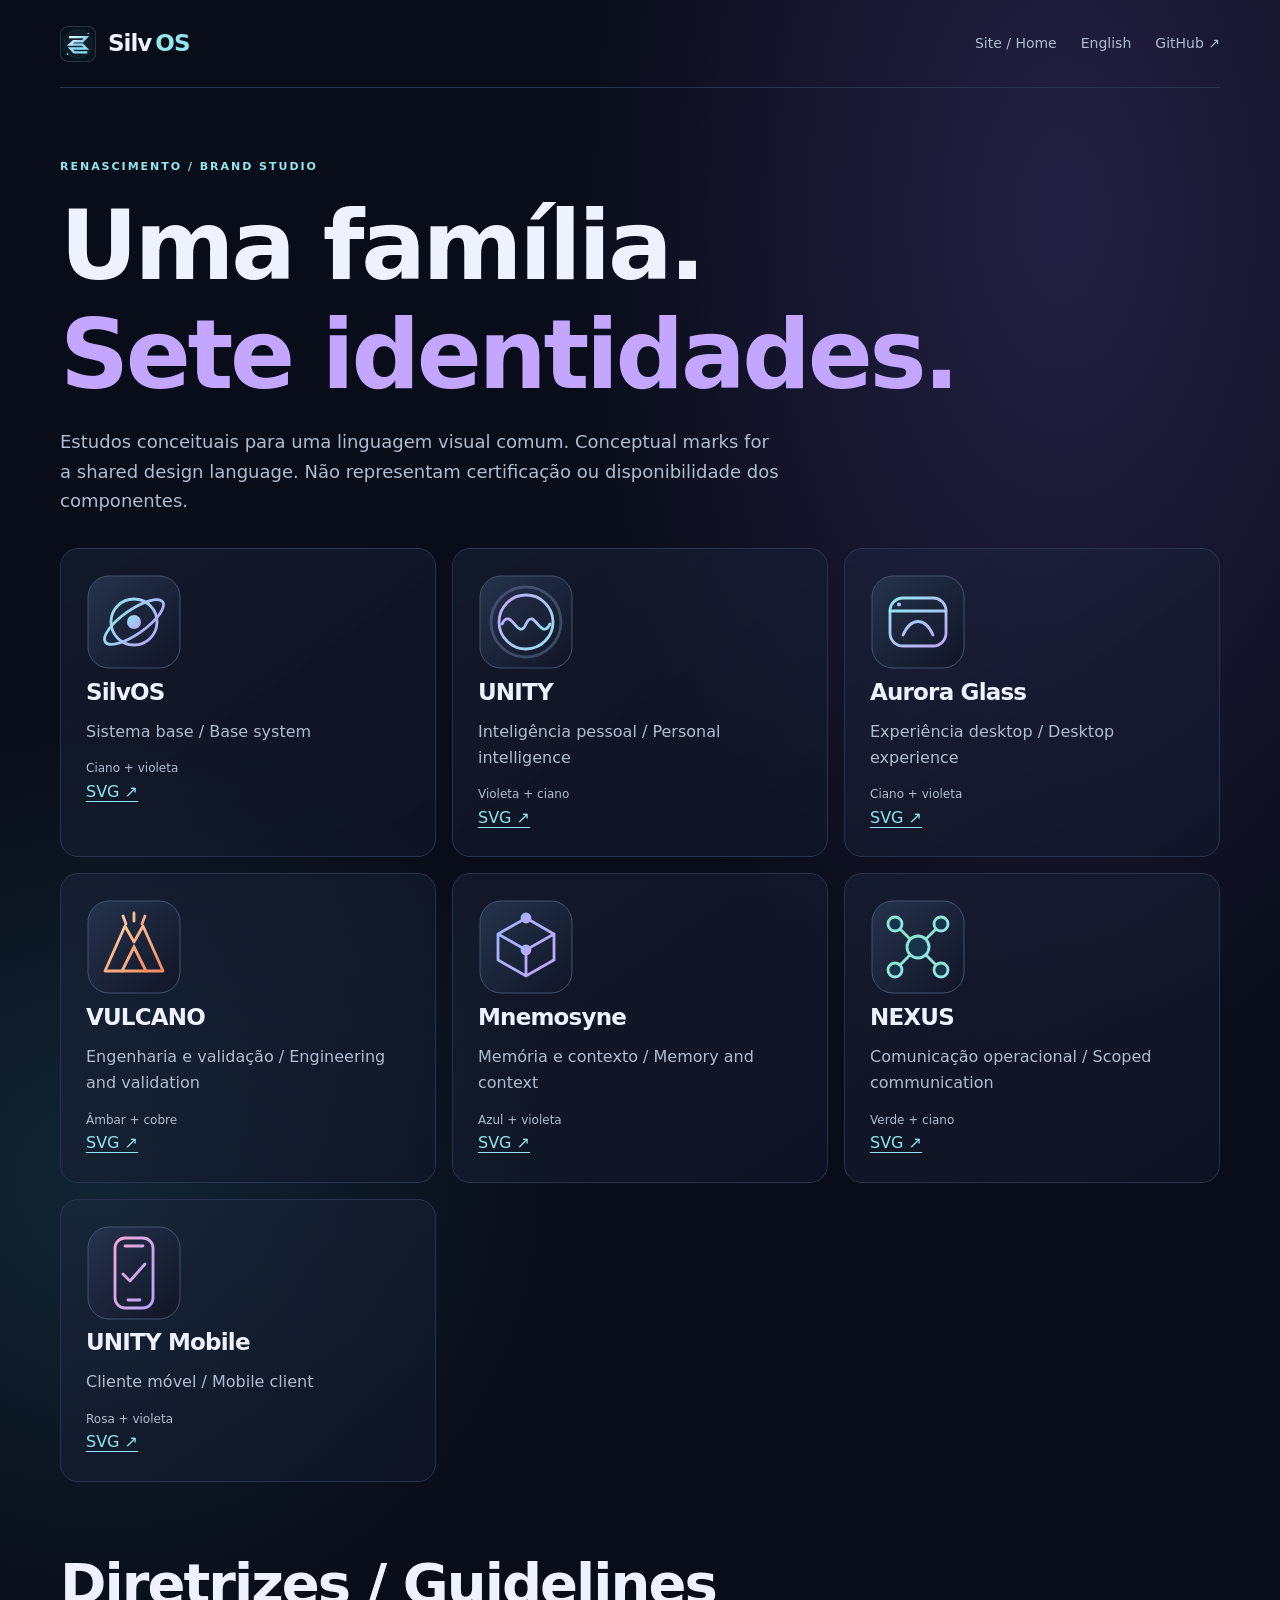
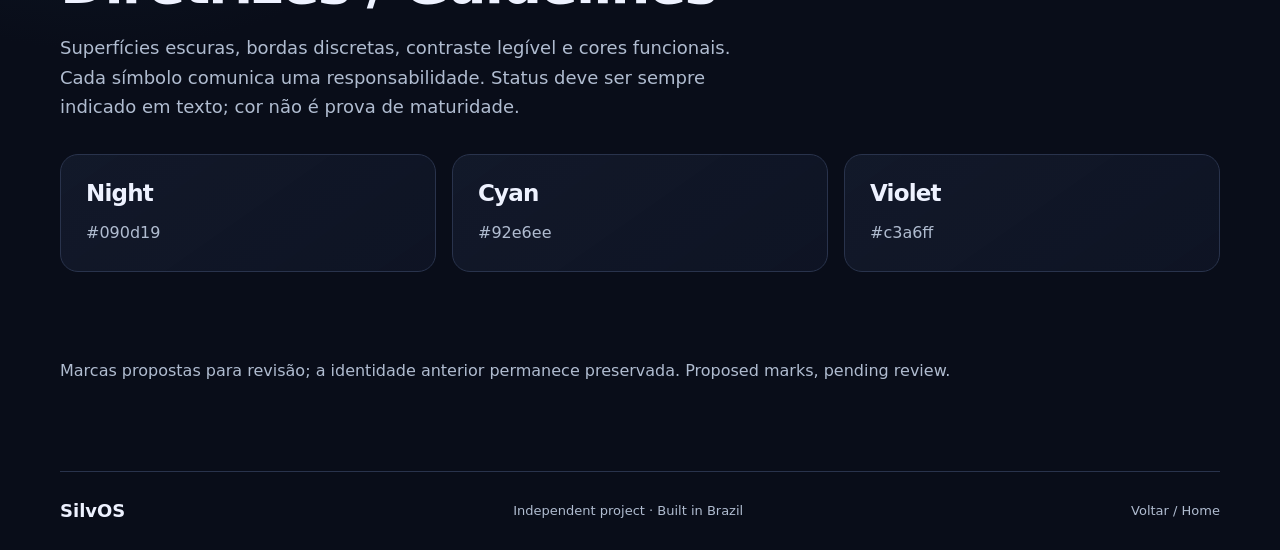
==== brand.html @ 96609f79 "design: add bilingual ecosystem brand studio" ====
<!doctype html><html lang="pt-BR"><head><meta charset="utf-8"><meta name="viewport" content="width=device-width,initial-scale=1"><meta name="color-scheme" content="dark"><meta name="description" content="Estudos de identidade visual do ecossistema SilvOS."><link rel="stylesheet" href="./renascimento.css"><link rel="icon" href="./favicon.svg"><title>SilvOS | Brand studio</title></head><body><a class="skip" href="#conteudo">Pular para conteúdo</a><header class="shell nav"><a class="brand" href="./index.html"><img src="./favicon.svg" width="36" height="36" alt="">Silv<span>OS</span></a><nav aria-label="Navegação"><a href="./index.html">Site / Home</a><a href="./en.html" lang="en">English</a><a href="https://github.com/silviodarko">GitHub ↗</a></nav></header><main class="shell section" id="conteudo"><p class="eyebrow">RENASCIMENTO / BRAND STUDIO</p><h1>Uma família.<br><span>Sete identidades.</span></h1><p class="intro">Estudos conceituais para uma linguagem visual comum. Conceptual marks for a shared design language. Não representam certificação ou disponibilidade dos componentes.</p><div class="grid three"><article class="brand-card"><img src="./brand/silvos.svg" alt="" width="96" height="96"><h3>SilvOS</h3><p>Sistema base / Base system</p><p class="small">Ciano + violeta</p><a class="textlink" href="./brand/silvos.svg">SVG ↗</a></article><article class="brand-card"><img src="./brand/unity.svg" alt="" width="96" height="96"><h3>UNITY</h3><p>Inteligência pessoal / Personal intelligence</p><p class="small">Violeta + ciano</p><a class="textlink" href="./brand/unity.svg">SVG ↗</a></article><article class="brand-card"><img src="./brand/aurora.svg" alt="" width="96" height="96"><h3>Aurora Glass</h3><p>Experiência desktop / Desktop experience</p><p class="small">Ciano + violeta</p><a class="textlink" href="./brand/aurora.svg">SVG ↗</a></article><article class="brand-card"><img src="./brand/vulcano.svg" alt="" width="96" height="96"><h3>VULCANO</h3><p>Engenharia e validação / Engineering and validation</p><p class="small">Âmbar + cobre</p><a class="textlink" href="./brand/vulcano.svg">SVG ↗</a></article><article class="brand-card"><img src="./brand/mnemosyne.svg" alt="" width="96" height="96"><h3>Mnemosyne</h3><p>Memória e contexto / Memory and context</p><p class="small">Azul + violeta</p><a class="textlink" href="./brand/mnemosyne.svg">SVG ↗</a></article><article class="brand-card"><img src="./brand/nexus.svg" alt="" width="96" height="96"><h3>NEXUS</h3><p>Comunicação operacional / Scoped communication</p><p class="small">Verde + ciano</p><a class="textlink" href="./brand/nexus.svg">SVG ↗</a></article><article class="brand-card"><img src="./brand/mobile.svg" alt="" width="96" height="96"><h3>UNITY Mobile</h3><p>Cliente móvel / Mobile client</p><p class="small">Rosa + violeta</p><a class="textlink" href="./brand/mobile.svg">SVG ↗</a></article></div><section class="section"><h2>Diretrizes / Guidelines</h2><p class="intro">Superfícies escuras, bordas discretas, contraste legível e cores funcionais. Cada símbolo comunica uma responsabilidade. Status deve ser sempre indicado em texto; cor não é prova de maturidade.</p><div class="grid three"><article><div class="swatch" style="background:#090d19"></div><h3>Night</h3><p>#090d19</p></article><article><div class="swatch" style="background:#92e6ee"></div><h3>Cyan</h3><p>#92e6ee</p></article><article><div class="swatch" style="background:#c3a6ff"></div><h3>Violet</h3><p>#c3a6ff</p></article></div></section><p class="muted">Marcas propostas para revisão; a identidade anterior permanece preservada. Proposed marks, pending review.</p></main><footer class="shell footer"><strong>SilvOS</strong><span>Independent project · Built in Brazil</span><a href="./index.html">Voltar / Home</a></footer></body></html>
---- renascimento.css ----
:root{color-scheme:dark;--bg:#090d19;--ink:#eef2ff;--muted:#b0bcd0;--line:#29334c;--cyan:#92e6ee;--violet:#c3a6ff;--max:1160px}*{box-sizing:border-box}html{scroll-behavior:smooth;scroll-padding-top:24px}body{margin:0;background:radial-gradient(ellipse at 83% 10%,#242044 0,transparent 33%),radial-gradient(ellipse at 8% 55%,#122534 0,transparent 28%),var(--bg);color:var(--ink);font:16px/1.65 system-ui,-apple-system,BlinkMacSystemFont,"Segoe UI",sans-serif}a{color:inherit;text-decoration:none}a:focus-visible{outline:3px solid var(--cyan);outline-offset:5px}a:hover{color:var(--cyan)}.shell{width:min(var(--max),calc(100% - 48px));margin-inline:auto}.skip{position:absolute;left:12px;top:-100px;background:var(--ink);color:var(--bg);padding:12px;z-index:10}.skip:focus{top:12px}.nav{display:flex;align-items:center;justify-content:space-between;gap:16px;min-height:88px;border-bottom:1px solid var(--line)}.brand{display:flex;align-items:center;gap:4px;font-size:23px;font-weight:750;letter-spacing:-1px}.brand img{margin-right:8px}.brand span{color:var(--cyan)}nav{display:flex;gap:24px;flex-wrap:wrap;font-size:14px;color:var(--muted)}.hero{min-height:620px;display:grid;grid-template-columns:1.1fr 1fr;align-items:center;gap:36px;padding-block:80px}.eyebrow{font-size:11px;font-weight:700;letter-spacing:.18em;color:var(--cyan);margin:0 0 16px}.dot{display:inline-block;width:8px;height:8px;background:var(--cyan);border-radius:50%;margin-right:8px;box-shadow:0 0 12px #92e6ee80}h1,h2,h3,p{overflow-wrap:break-word}h1,h2,h3{line-height:1.13;letter-spacing:-.035em;margin:0}h1{font-size:clamp(50px,7.5vw,100px);font-weight:760}h1 span{color:var(--violet)}h2{font-size:clamp(32px,4.6vw,56px)}h3{font-size:23px}.lead{font-size:clamp(18px,2.4vw,25px);max-width:540px}.muted,.intro,article p,.closing p,.small,.footer{color:var(--muted)}.small{font-size:12px}.actions{display:flex;gap:12px;flex-wrap:wrap;margin:28px 0 14px}.primary,.secondary{display:inline-block;padding:13px 19px;border-radius:10px;font-weight:650;font-size:14px;border:1px solid #485575}.primary{background:#b9a5ff;color:#121326;border-color:#b9a5ff}.primary:hover{background:#d6c8ff;color:#121326}.secondary{background:#202840}.hero-art{min-height:430px;position:relative;display:grid;place-items:center;border:1px solid #5b5e903f;border-radius:28px;overflow:hidden;background:radial-gradient(circle at 50% 45%,#38356b 0,transparent 54%),linear-gradient(145deg,#202a4666,#101426);box-shadow:0 30px 80px #0005}.orb{position:relative;width:min(68%,290px);aspect-ratio:1;border-radius:50%;background:radial-gradient(circle at 30% 25%,#e2fdff 0,#88e8f0 8%,#7476dd 27%,#a68bfa 45%,#333d86 70%,#12192f 93%);box-shadow:inset -24px -20px 60px #05071980,0 0 70px #9f89f45c;isolation:isolate}.orbit{position:absolute;inset:38% -13%;border:2px solid #c3d7ffb0;border-radius:50%;transform:rotate(-35deg);box-shadow:0 0 16px #a9baff55}.o2{transform:rotate(35deg);border-color:#8de9f0aa}.o3{transform:rotate(90deg);opacity:.5}.core{position:absolute;inset:19%;border:1px solid #e4f5ff66;border-radius:50%;box-shadow:inset 0 0 30px #ccefff22}.art-label{position:absolute;left:20px;right:20px;bottom:18px;display:flex;align-items:center;gap:6px;color:#dce5fa;font-size:11px;letter-spacing:.08em}.art-label span:last-child{margin-left:auto;color:#b0bcd0}.strip{display:grid;grid-template-columns:repeat(3,1fr);border-block:1px solid var(--line);padding-block:22px;gap:20px}.strip strong,.strip span{display:block}.strip strong{font-size:21px}.strip span{font-size:13px;color:var(--muted)}.section{padding-block:70px}.intro{max-width:720px;font-size:18px;margin:18px 0 32px}.grid{display:grid;gap:16px}.three{grid-template-columns:repeat(3,1fr)}.two{grid-template-columns:repeat(2,1fr)}article,.closing{border:1px solid var(--line);border-radius:18px;padding:25px;background:linear-gradient(145deg,#202a4266,#11182b99)}article p{margin:14px 0 0}.number,.phase,.tag{font-size:11px;font-weight:700;letter-spacing:.12em;color:var(--cyan)}.number{display:block;margin-bottom:25px}.tag{margin:0 0 15px!important;color:var(--cyan)!important}.feature{padding:30px;min-height:260px;display:flex;flex-direction:column}.feature h3{font-size:clamp(28px,4vw,43px)}.aurora{background:radial-gradient(ellipse at 90% 0,#6d4db350,transparent 65%),#17192d}.vulcano{background:radial-gradient(ellipse at 90% 0,#9d5d3e40,transparent 65%),#1c1b2b}.vulcano .tag{color:#ffd0a3!important}.feature-bottom{display:flex;justify-content:space-between;gap:10px;margin-top:auto;padding-top:25px;font-size:12px;color:var(--muted)}.timeline{display:grid;grid-template-columns:repeat(2,1fr);gap:14px;margin:30px 0}.timeline h3{margin-top:10px}.textlink{color:var(--cyan);text-decoration:underline;text-underline-offset:4px}.closing{padding:clamp(26px,6vw,72px);background:linear-gradient(130deg,#1d3850,#24203e)}.closing p:not(.eyebrow){max-width:690px}.footer{display:flex;align-items:center;justify-content:space-between;gap:16px;border-top:1px solid var(--line);padding-block:24px;font-size:13px}.footer strong{font-size:18px;color:var(--ink)}@media(max-width:760px){.shell{width:calc(100% - 32px)}.nav{align-items:flex-start;flex-direction:column;padding-block:18px}nav{gap:12px 20px}.hero{grid-template-columns:1fr;padding-block:54px;min-height:0}.hero-art{min-height:340px}.three,.two,.timeline{grid-template-columns:1fr}.strip{gap:10px}.strip strong{font-size:16px}.strip span{font-size:12px}.section{padding-block:45px}.footer{align-items:flex-start;flex-direction:column}}@media(max-width:360px){.strip{grid-template-columns:1fr}.art-label{font-size:9px}.hero-art{min-height:270px}}@media(prefers-reduced-motion:reduce){html{scroll-behavior:auto}}
.architecture{border:1px solid var(--line);border-radius:20px;padding:clamp(16px,4vw,35px);background:linear-gradient(140deg,#18253b,#201c38);text-align:center}.node{border:1px solid #50617e;border-radius:12px;padding:16px;background:#17243a;font-weight:700;color:var(--ink);min-width:0}.node small{display:block;font-weight:400;color:var(--muted);font-size:13px}.architecture>.node{max-width:520px;margin-inline:auto}.brain{border-color:#a18ce7;background:#342b59;color:#e3d8ff}.connector{height:22px;width:2px;margin:auto;background:#7484a2}.matrix{margin-top:24px;border:1px solid var(--line);border-radius:18px;padding:24px;overflow:auto}.matrix table{border-collapse:collapse;width:100%;margin-top:16px;text-align:left}.matrix th,.matrix td{padding:12px 8px;border-bottom:1px solid var(--line);font-size:14px}.matrix td{color:var(--muted)}.matrix thead th{color:var(--cyan)}#jarvis{display:block;scroll-margin-top:24px}@media(max-width:760px){.architecture .grid{gap:8px}.matrix{padding:16px}.matrix th,.matrix td{padding:8px 4px}}
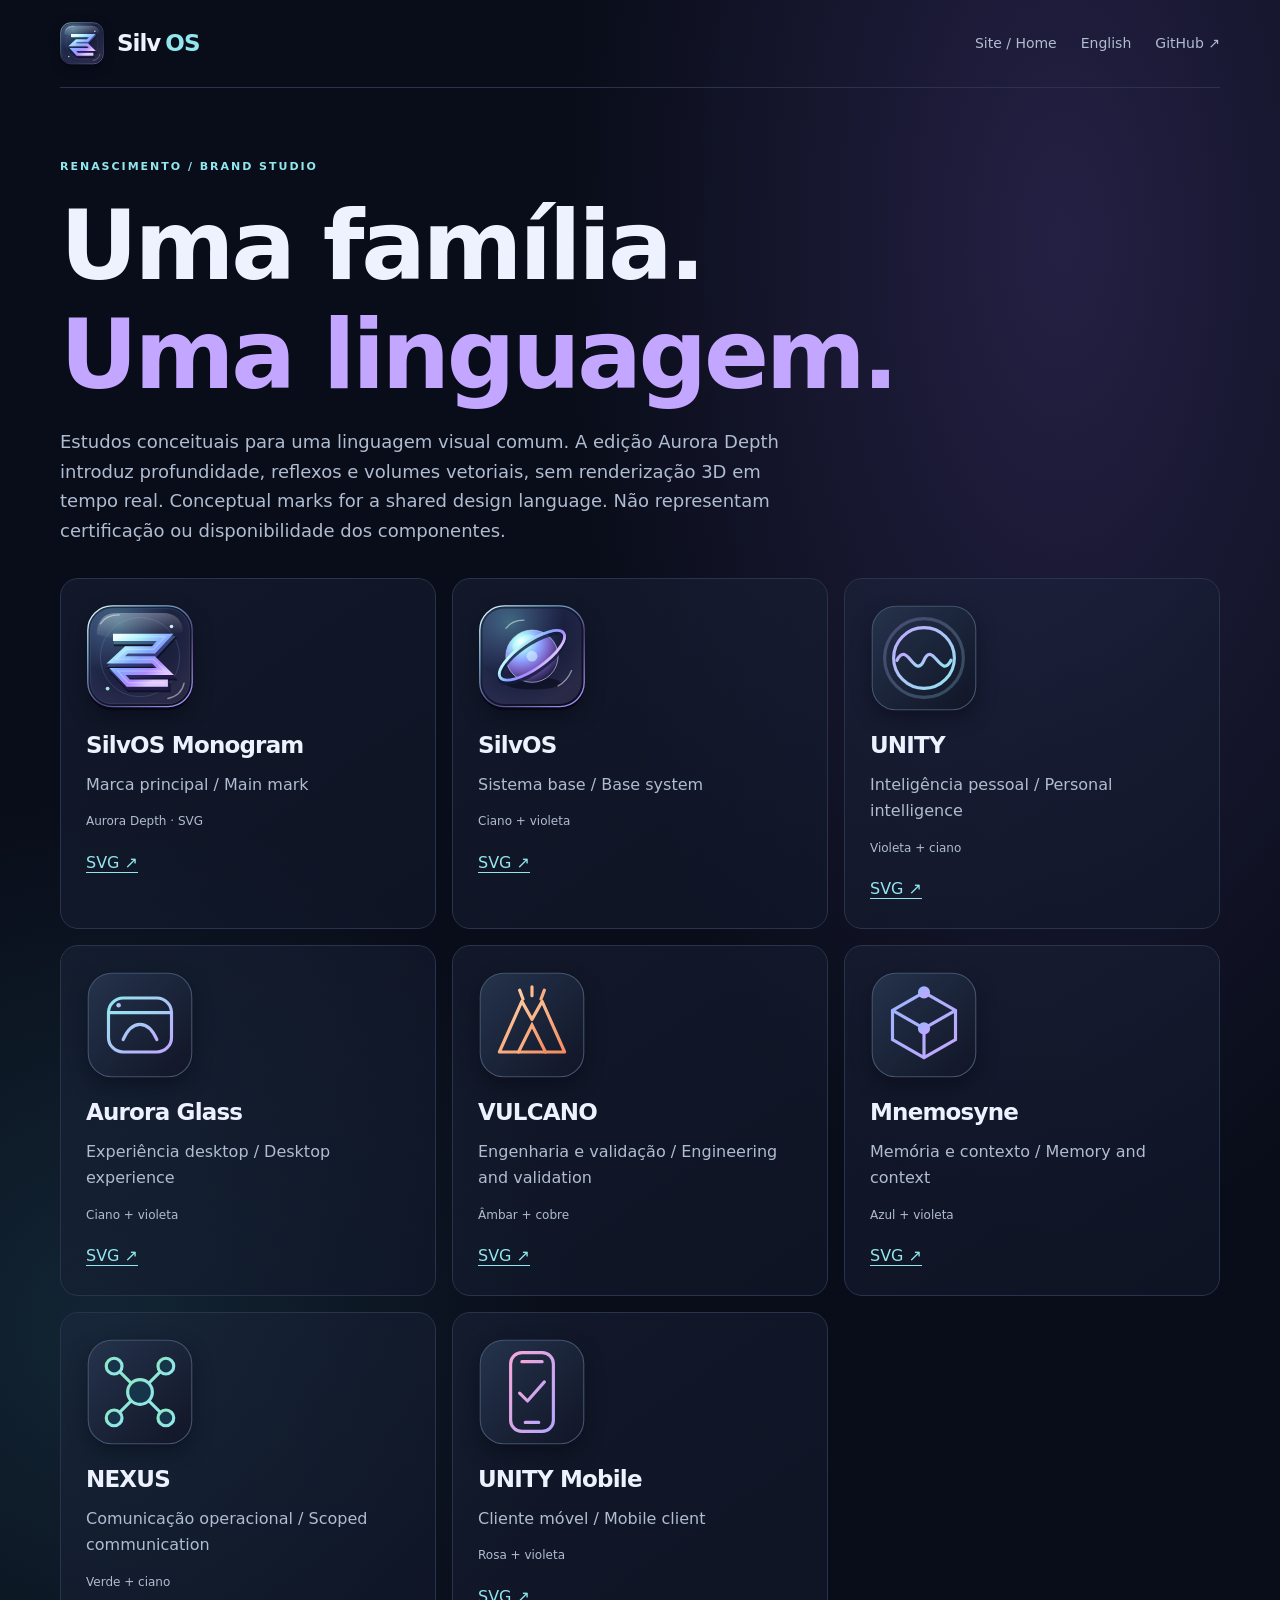
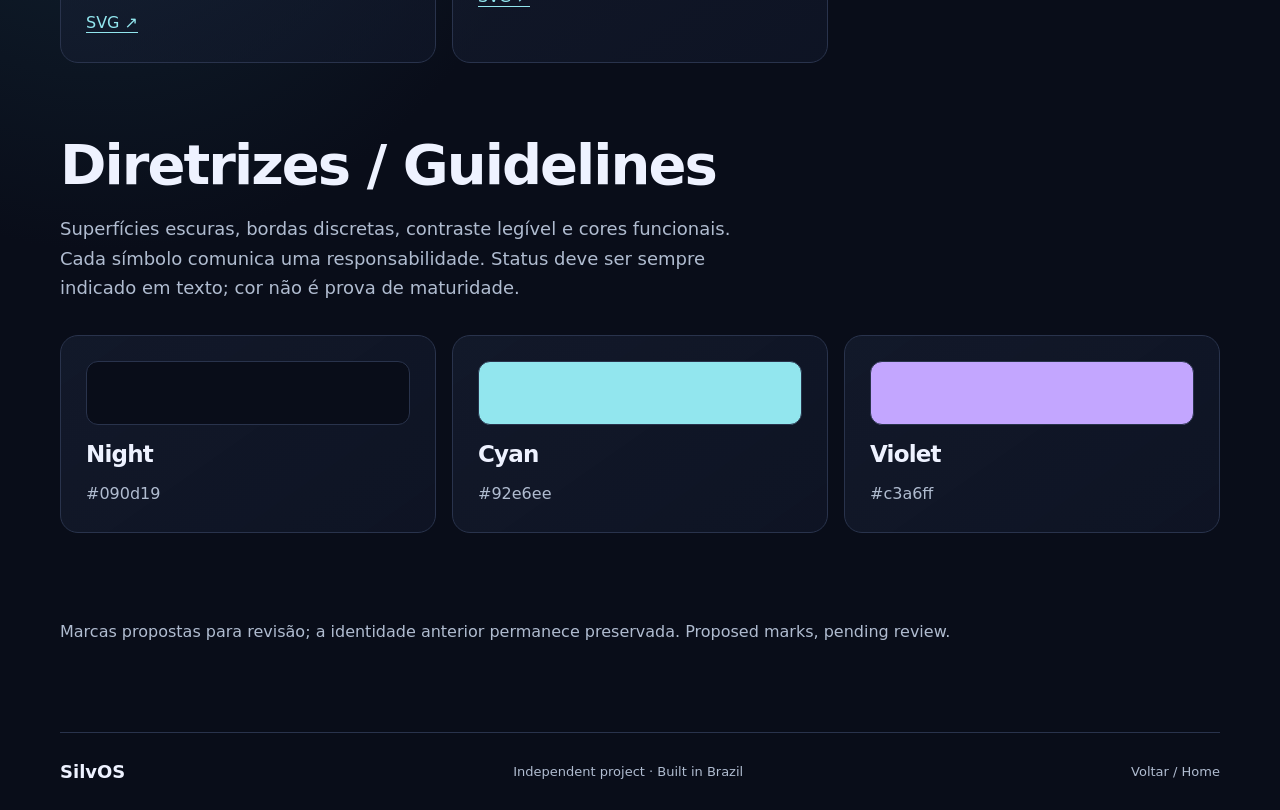
==== commit 555a14a8: "docs: showcase dimensional monogram and orbital companion" ====
--- a/brand.html
+++ b/brand.html
@@ -1 +1 @@
-<!doctype html><html lang="pt-BR"><head><meta charset="utf-8"><meta name="viewport" content="width=device-width,initial-scale=1"><meta name="color-scheme" content="dark"><meta name="description" content="Estudos de identidade visual do ecossistema SilvOS."><link rel="stylesheet" href="./renascimento.css"><link rel="icon" href="./favicon.svg"><title>SilvOS | Brand studio</title></head><body><a class="skip" href="#conteudo">Pular para conteúdo</a><header class="shell nav"><a class="brand" href="./index.html"><img src="./favicon.svg" width="36" height="36" alt="">Silv<span>OS</span></a><nav aria-label="Navegação"><a href="./index.html">Site / Home</a><a href="./en.html" lang="en">English</a><a href="https://github.com/silviodarko">GitHub ↗</a></nav></header><main class="shell section" id="conteudo"><p class="eyebrow">RENASCIMENTO / BRAND STUDIO</p><h1>Uma família.<br><span>Sete identidades.</span></h1><p class="intro">Estudos conceituais para uma linguagem visual comum. Conceptual marks for a shared design language. Não representam certificação ou disponibilidade dos componentes.</p><div class="grid three"><article class="brand-card"><img src="./brand/silvos.svg" alt="" width="96" height="96"><h3>SilvOS</h3><p>Sistema base / Base system</p><p class="small">Ciano + violeta</p><a class="textlink" href="./brand/silvos.svg">SVG ↗</a></article><article class="brand-card"><img src="./brand/unity.svg" alt="" width="96" height="96"><h3>UNITY</h3><p>Inteligência pessoal / Personal intelligence</p><p class="small">Violeta + ciano</p><a class="textlink" href="./brand/unity.svg">SVG ↗</a></article><article class="brand-card"><img src="./brand/aurora.svg" alt="" width="96" height="96"><h3>Aurora Glass</h3><p>Experiência desktop / Desktop experience</p><p class="small">Ciano + violeta</p><a class="textlink" href="./brand/aurora.svg">SVG ↗</a></article><article class="brand-card"><img src="./brand/vulcano.svg" alt="" width="96" height="96"><h3>VULCANO</h3><p>Engenharia e validação / Engineering and validation</p><p class="small">Âmbar + cobre</p><a class="textlink" href="./brand/vulcano.svg">SVG ↗</a></article><article class="brand-card"><img src="./brand/mnemosyne.svg" alt="" width="96" height="96"><h3>Mnemosyne</h3><p>Memória e contexto / Memory and context</p><p class="small">Azul + violeta</p><a class="textlink" href="./brand/mnemosyne.svg">SVG ↗</a></article><article class="brand-card"><img src="./brand/nexus.svg" alt="" width="96" height="96"><h3>NEXUS</h3><p>Comunicação operacional / Scoped communication</p><p class="small">Verde + ciano</p><a class="textlink" href="./brand/nexus.svg">SVG ↗</a></article><article class="brand-card"><img src="./brand/mobile.svg" alt="" width="96" height="96"><h3>UNITY Mobile</h3><p>Cliente móvel / Mobile client</p><p class="small">Rosa + violeta</p><a class="textlink" href="./brand/mobile.svg">SVG ↗</a></article></div><section class="section"><h2>Diretrizes / Guidelines</h2><p class="intro">Superfícies escuras, bordas discretas, contraste legível e cores funcionais. Cada símbolo comunica uma responsabilidade. Status deve ser sempre indicado em texto; cor não é prova de maturidade.</p><div class="grid three"><article><div class="swatch" style="background:#090d19"></div><h3>Night</h3><p>#090d19</p></article><article><div class="swatch" style="background:#92e6ee"></div><h3>Cyan</h3><p>#92e6ee</p></article><article><div class="swatch" style="background:#c3a6ff"></div><h3>Violet</h3><p>#c3a6ff</p></article></div></section><p class="muted">Marcas propostas para revisão; a identidade anterior permanece preservada. Proposed marks, pending review.</p></main><footer class="shell footer"><strong>SilvOS</strong><span>Independent project · Built in Brazil</span><a href="./index.html">Voltar / Home</a></footer></body></html>+<!doctype html><html lang="pt-BR"><head><meta charset="utf-8"><meta name="viewport" content="width=device-width,initial-scale=1"><meta name="color-scheme" content="dark"><meta name="description" content="Estudos de identidade visual do ecossistema SilvOS."><link rel="stylesheet" href="./renascimento.css"><link rel="icon" href="./favicon.svg"><title>SilvOS | Brand studio</title></head><body><a class="skip" href="#conteudo">Pular para conteúdo</a><header class="shell nav"><a class="brand" href="./index.html"><img src="./favicon.svg" width="36" height="36" alt="">Silv<span>OS</span></a><nav aria-label="Navegação"><a href="./index.html">Site / Home</a><a href="./en.html" lang="en">English</a><a href="https://github.com/silviodarko">GitHub ↗</a></nav></header><main class="shell section" id="conteudo"><p class="eyebrow">RENASCIMENTO / BRAND STUDIO</p><h1>Uma família.<br><span>Uma linguagem.</span></h1><p class="intro">Estudos conceituais para uma linguagem visual comum. A edição Aurora Depth introduz profundidade, reflexos e volumes vetoriais, sem renderização 3D em tempo real. Conceptual marks for a shared design language. Não representam certificação ou disponibilidade dos componentes.</p><div class="grid three"><article class="brand-card"><img src="./favicon.svg" alt="" width="96" height="96"><h3>SilvOS Monogram</h3><p>Marca principal / Main mark</p><p class="small">Aurora Depth · SVG</p><a class="textlink" href="./favicon.svg">SVG ↗</a></article><article class="brand-card"><img src="./brand/silvos.svg" alt="" width="96" height="96"><h3>SilvOS</h3><p>Sistema base / Base system</p><p class="small">Ciano + violeta</p><a class="textlink" href="./brand/silvos.svg">SVG ↗</a></article><article class="brand-card"><img src="./brand/unity.svg" alt="" width="96" height="96"><h3>UNITY</h3><p>Inteligência pessoal / Personal intelligence</p><p class="small">Violeta + ciano</p><a class="textlink" href="./brand/unity.svg">SVG ↗</a></article><article class="brand-card"><img src="./brand/aurora.svg" alt="" width="96" height="96"><h3>Aurora Glass</h3><p>Experiência desktop / Desktop experience</p><p class="small">Ciano + violeta</p><a class="textlink" href="./brand/aurora.svg">SVG ↗</a></article><article class="brand-card"><img src="./brand/vulcano.svg" alt="" width="96" height="96"><h3>VULCANO</h3><p>Engenharia e validação / Engineering and validation</p><p class="small">Âmbar + cobre</p><a class="textlink" href="./brand/vulcano.svg">SVG ↗</a></article><article class="brand-card"><img src="./brand/mnemosyne.svg" alt="" width="96" height="96"><h3>Mnemosyne</h3><p>Memória e contexto / Memory and context</p><p class="small">Azul + violeta</p><a class="textlink" href="./brand/mnemosyne.svg">SVG ↗</a></article><article class="brand-card"><img src="./brand/nexus.svg" alt="" width="96" height="96"><h3>NEXUS</h3><p>Comunicação operacional / Scoped communication</p><p class="small">Verde + ciano</p><a class="textlink" href="./brand/nexus.svg">SVG ↗</a></article><article class="brand-card"><img src="./brand/mobile.svg" alt="" width="96" height="96"><h3>UNITY Mobile</h3><p>Cliente móvel / Mobile client</p><p class="small">Rosa + violeta</p><a class="textlink" href="./brand/mobile.svg">SVG ↗</a></article></div><section class="section"><h2>Diretrizes / Guidelines</h2><p class="intro">Superfícies escuras, bordas discretas, contraste legível e cores funcionais. Cada símbolo comunica uma responsabilidade. Status deve ser sempre indicado em texto; cor não é prova de maturidade.</p><div class="grid three"><article><div class="swatch" style="background:#090d19"></div><h3>Night</h3><p>#090d19</p></article><article><div class="swatch" style="background:#92e6ee"></div><h3>Cyan</h3><p>#92e6ee</p></article><article><div class="swatch" style="background:#c3a6ff"></div><h3>Violet</h3><p>#c3a6ff</p></article></div></section><p class="muted">Marcas propostas para revisão; a identidade anterior permanece preservada. Proposed marks, pending review.</p></main><footer class="shell footer"><strong>SilvOS</strong><span>Independent project · Built in Brazil</span><a href="./index.html">Voltar / Home</a></footer></body></html>
--- a/renascimento.css
+++ b/renascimento.css
@@ -1,2 +1,9 @@
 :root{color-scheme:dark;--bg:#090d19;--ink:#eef2ff;--muted:#b0bcd0;--line:#29334c;--cyan:#92e6ee;--violet:#c3a6ff;--max:1160px}*{box-sizing:border-box}html{scroll-behavior:smooth;scroll-padding-top:24px}body{margin:0;background:radial-gradient(ellipse at 83% 10%,#242044 0,transparent 33%),radial-gradient(ellipse at 8% 55%,#122534 0,transparent 28%),var(--bg);color:var(--ink);font:16px/1.65 system-ui,-apple-system,BlinkMacSystemFont,"Segoe UI",sans-serif}a{color:inherit;text-decoration:none}a:focus-visible{outline:3px solid var(--cyan);outline-offset:5px}a:hover{color:var(--cyan)}.shell{width:min(var(--max),calc(100% - 48px));margin-inline:auto}.skip{position:absolute;left:12px;top:-100px;background:var(--ink);color:var(--bg);padding:12px;z-index:10}.skip:focus{top:12px}.nav{display:flex;align-items:center;justify-content:space-between;gap:16px;min-height:88px;border-bottom:1px solid var(--line)}.brand{display:flex;align-items:center;gap:4px;font-size:23px;font-weight:750;letter-spacing:-1px}.brand img{margin-right:8px}.brand span{color:var(--cyan)}nav{display:flex;gap:24px;flex-wrap:wrap;font-size:14px;color:var(--muted)}.hero{min-height:620px;display:grid;grid-template-columns:1.1fr 1fr;align-items:center;gap:36px;padding-block:80px}.eyebrow{font-size:11px;font-weight:700;letter-spacing:.18em;color:var(--cyan);margin:0 0 16px}.dot{display:inline-block;width:8px;height:8px;background:var(--cyan);border-radius:50%;margin-right:8px;box-shadow:0 0 12px #92e6ee80}h1,h2,h3,p{overflow-wrap:break-word}h1,h2,h3{line-height:1.13;letter-spacing:-.035em;margin:0}h1{font-size:clamp(50px,7.5vw,100px);font-weight:760}h1 span{color:var(--violet)}h2{font-size:clamp(32px,4.6vw,56px)}h3{font-size:23px}.lead{font-size:clamp(18px,2.4vw,25px);max-width:540px}.muted,.intro,article p,.closing p,.small,.footer{color:var(--muted)}.small{font-size:12px}.actions{display:flex;gap:12px;flex-wrap:wrap;margin:28px 0 14px}.primary,.secondary{display:inline-block;padding:13px 19px;border-radius:10px;font-weight:650;font-size:14px;border:1px solid #485575}.primary{background:#b9a5ff;color:#121326;border-color:#b9a5ff}.primary:hover{background:#d6c8ff;color:#121326}.secondary{background:#202840}.hero-art{min-height:430px;position:relative;display:grid;place-items:center;border:1px solid #5b5e903f;border-radius:28px;overflow:hidden;background:radial-gradient(circle at 50% 45%,#38356b 0,transparent 54%),linear-gradient(145deg,#202a4666,#101426);box-shadow:0 30px 80px #0005}.orb{position:relative;width:min(68%,290px);aspect-ratio:1;border-radius:50%;background:radial-gradient(circle at 30% 25%,#e2fdff 0,#88e8f0 8%,#7476dd 27%,#a68bfa 45%,#333d86 70%,#12192f 93%);box-shadow:inset -24px -20px 60px #05071980,0 0 70px #9f89f45c;isolation:isolate}.orbit{position:absolute;inset:38% -13%;border:2px solid #c3d7ffb0;border-radius:50%;transform:rotate(-35deg);box-shadow:0 0 16px #a9baff55}.o2{transform:rotate(35deg);border-color:#8de9f0aa}.o3{transform:rotate(90deg);opacity:.5}.core{position:absolute;inset:19%;border:1px solid #e4f5ff66;border-radius:50%;box-shadow:inset 0 0 30px #ccefff22}.art-label{position:absolute;left:20px;right:20px;bottom:18px;display:flex;align-items:center;gap:6px;color:#dce5fa;font-size:11px;letter-spacing:.08em}.art-label span:last-child{margin-left:auto;color:#b0bcd0}.strip{display:grid;grid-template-columns:repeat(3,1fr);border-block:1px solid var(--line);padding-block:22px;gap:20px}.strip strong,.strip span{display:block}.strip strong{font-size:21px}.strip span{font-size:13px;color:var(--muted)}.section{padding-block:70px}.intro{max-width:720px;font-size:18px;margin:18px 0 32px}.grid{display:grid;gap:16px}.three{grid-template-columns:repeat(3,1fr)}.two{grid-template-columns:repeat(2,1fr)}article,.closing{border:1px solid var(--line);border-radius:18px;padding:25px;background:linear-gradient(145deg,#202a4266,#11182b99)}article p{margin:14px 0 0}.number,.phase,.tag{font-size:11px;font-weight:700;letter-spacing:.12em;color:var(--cyan)}.number{display:block;margin-bottom:25px}.tag{margin:0 0 15px!important;color:var(--cyan)!important}.feature{padding:30px;min-height:260px;display:flex;flex-direction:column}.feature h3{font-size:clamp(28px,4vw,43px)}.aurora{background:radial-gradient(ellipse at 90% 0,#6d4db350,transparent 65%),#17192d}.vulcano{background:radial-gradient(ellipse at 90% 0,#9d5d3e40,transparent 65%),#1c1b2b}.vulcano .tag{color:#ffd0a3!important}.feature-bottom{display:flex;justify-content:space-between;gap:10px;margin-top:auto;padding-top:25px;font-size:12px;color:var(--muted)}.timeline{display:grid;grid-template-columns:repeat(2,1fr);gap:14px;margin:30px 0}.timeline h3{margin-top:10px}.textlink{color:var(--cyan);text-decoration:underline;text-underline-offset:4px}.closing{padding:clamp(26px,6vw,72px);background:linear-gradient(130deg,#1d3850,#24203e)}.closing p:not(.eyebrow){max-width:690px}.footer{display:flex;align-items:center;justify-content:space-between;gap:16px;border-top:1px solid var(--line);padding-block:24px;font-size:13px}.footer strong{font-size:18px;color:var(--ink)}@media(max-width:760px){.shell{width:calc(100% - 32px)}.nav{align-items:flex-start;flex-direction:column;padding-block:18px}nav{gap:12px 20px}.hero{grid-template-columns:1fr;padding-block:54px;min-height:0}.hero-art{min-height:340px}.three,.two,.timeline{grid-template-columns:1fr}.strip{gap:10px}.strip strong{font-size:16px}.strip span{font-size:12px}.section{padding-block:45px}.footer{align-items:flex-start;flex-direction:column}}@media(max-width:360px){.strip{grid-template-columns:1fr}.art-label{font-size:9px}.hero-art{min-height:270px}}@media(prefers-reduced-motion:reduce){html{scroll-behavior:auto}}
 .architecture{border:1px solid var(--line);border-radius:20px;padding:clamp(16px,4vw,35px);background:linear-gradient(140deg,#18253b,#201c38);text-align:center}.node{border:1px solid #50617e;border-radius:12px;padding:16px;background:#17243a;font-weight:700;color:var(--ink);min-width:0}.node small{display:block;font-weight:400;color:var(--muted);font-size:13px}.architecture>.node{max-width:520px;margin-inline:auto}.brain{border-color:#a18ce7;background:#342b59;color:#e3d8ff}.connector{height:22px;width:2px;margin:auto;background:#7484a2}.matrix{margin-top:24px;border:1px solid var(--line);border-radius:18px;padding:24px;overflow:auto}.matrix table{border-collapse:collapse;width:100%;margin-top:16px;text-align:left}.matrix th,.matrix td{padding:12px 8px;border-bottom:1px solid var(--line);font-size:14px}.matrix td{color:var(--muted)}.matrix thead th{color:var(--cyan)}#jarvis{display:block;scroll-margin-top:24px}@media(max-width:760px){.architecture .grid{gap:8px}.matrix{padding:16px}.matrix th,.matrix td{padding:8px 4px}}
+
+.brand-card img{display:block;margin:0 0 20px}.brand-card h3{margin-bottom:8px}.brand-card .textlink{display:inline-block;margin-top:18px}.swatch{height:64px;border:1px solid var(--line);border-radius:12px;margin-bottom:16px}.component-mark{display:block;margin-bottom:16px}.faq details{padding:18px 0;border-bottom:1px solid var(--line)}.faq summary{font-weight:650;cursor:pointer}.faq details p{color:var(--muted);max-width:740px}.faq summary:focus-visible{outline:2px solid var(--cyan);outline-offset:4px}
+
+.hero h1{font-size:clamp(42px,6.2vw,82px)}@media(min-width:761px){.hero{padding-block:64px}}@media(max-width:760px){.hero h1{font-size:clamp(42px,8vw,52px)}}
+
+/* Aurora Depth: a dimensional static brand, with optional ambient motion. */
+.brand{gap:5px}.brand img{width:44px;height:44px;filter:drop-shadow(0 3px 5px #0205118c)}.brand-card img{width:108px;height:108px;filter:drop-shadow(0 8px 10px #02051170)}.orb{background:radial-gradient(ellipse at 28% 20%,#fff 0%,#d5fcff 5%,#91e8ef 15%,#8a98f2 32%,#a68bfa 46%,#343b80 73%,#111527 100%);box-shadow:inset 8px 8px 16px #ddf8ff44,inset -25px -24px 40px #050719a0,0 24px 42px #0008,0 0 65px #a393f45c;transform:translateY(-5px)}.orb::before{content:"";position:absolute;inset:9% 17% 61% 10%;border-radius:50%;background:linear-gradient(160deg,#ffffffb0,#fff0);transform:rotate(-30deg);pointer-events:none}.orb::after{content:"";position:absolute;inset:4%;border:1px solid #deefff55;border-radius:50%;pointer-events:none}.orbit{border:3px solid #c3d7ffb0;box-shadow:0 3px 4px #10183288,inset 0 1px 1px #fff9,0 0 12px #a9baff44}.hero-art{background:radial-gradient(ellipse at 50% 47%,#40386e 0%,#242944 34%,transparent 68%),linear-gradient(145deg,#202a4666,#101426)}.hero-art::before{content:"";position:absolute;width:56%;height:9%;bottom:17%;left:22%;border-radius:50%;background:#0007;filter:blur(13px);pointer-events:none}.hero-art .orb{z-index:1}.art-label{z-index:2}@media(max-width:760px){.brand img{width:40px;height:40px}}
